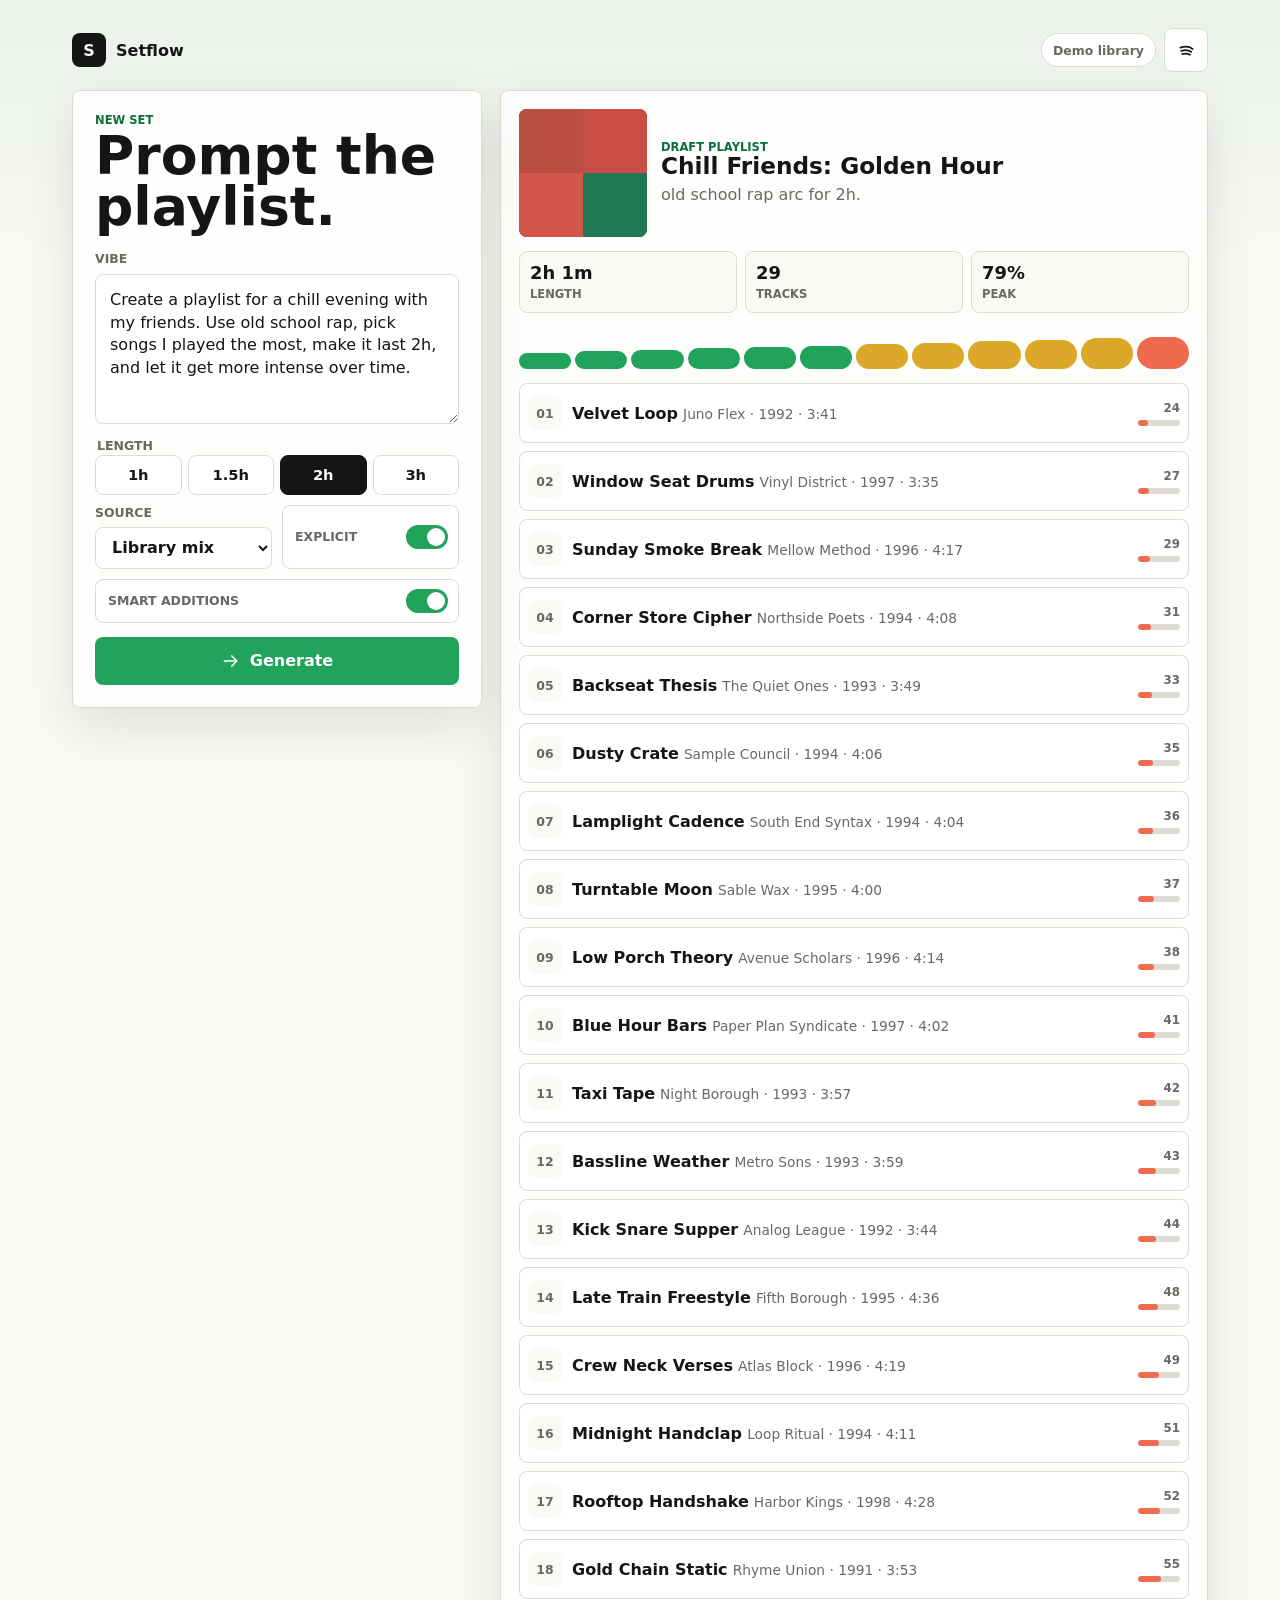
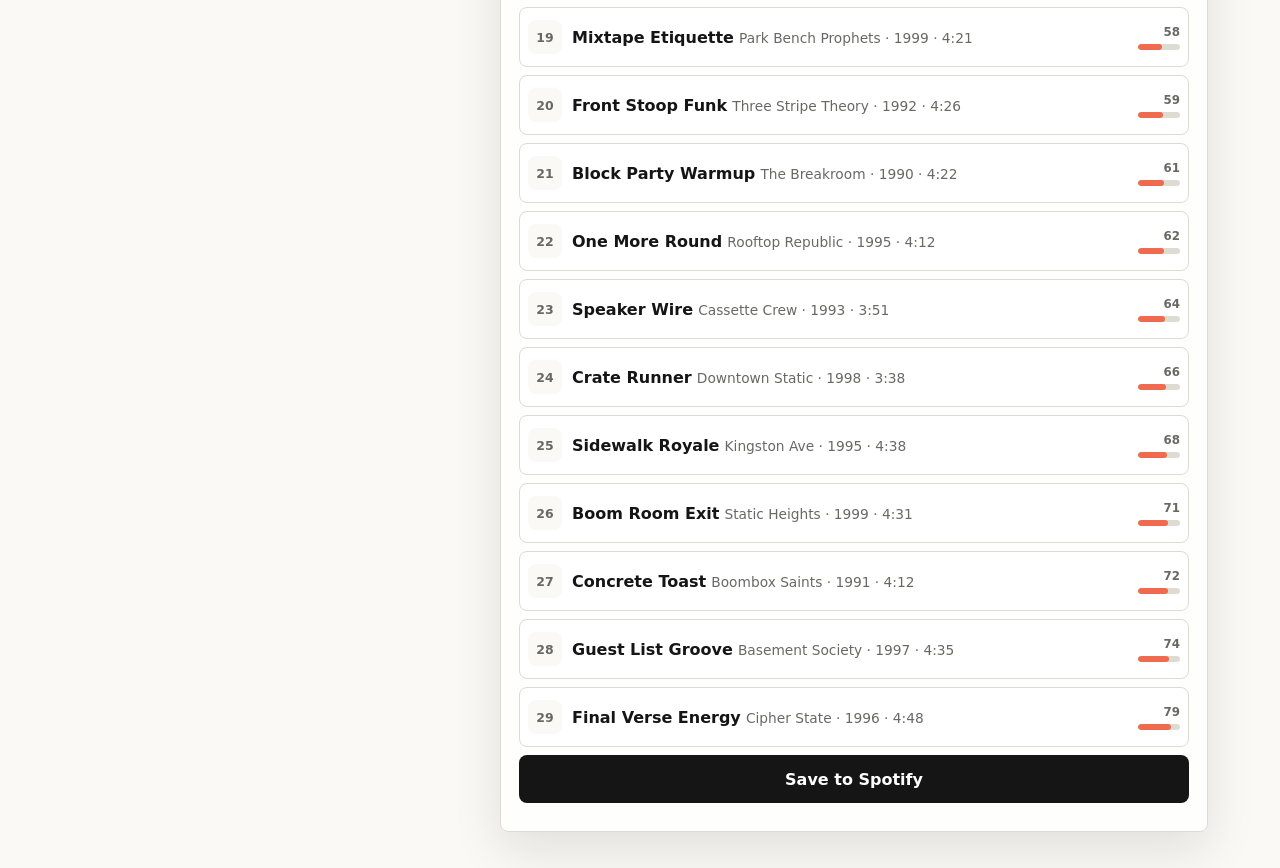
==== index.html @ 3c67c1c7 "Upload Setflow prototype" ====
<!doctype html>
<html lang="en">
  <head>
    <meta charset="utf-8">
    <meta name="viewport" content="width=device-width, initial-scale=1">
    <meta name="theme-color" content="#121212">
    <title>Setflow</title>
    <link rel="manifest" href="manifest.json">
    <link rel="icon" href="icon.svg" type="image/svg+xml">
    <link rel="stylesheet" href="styles.css?v=56">
  </head>
  <body>
    <div class="app-shell">
      <header class="topbar">
        <a class="brand" href="#" aria-label="Setflow home">
          <span class="brand-mark" aria-hidden="true">S</span>
          <span>Setflow</span>
        </a>
        <div class="top-actions">
          <span class="status-pill" id="libraryStatus" data-mode="demo">Demo library</span>
          <button class="icon-button" id="connectButton" type="button" aria-label="Connect Spotify">
            <svg viewBox="0 0 24 24" aria-hidden="true">
              <path d="M6 12.5c4.5-1.5 8.2-1.1 11.4 1" />
              <path d="M7 16c3.5-.9 6.6-.6 9.1.8" />
              <path d="M5 8.8c5.4-1.8 10.4-1.3 14 1.5" />
            </svg>
          </button>
        </div>
      </header>

      <main class="workspace">
        <section class="composer-panel" aria-labelledby="composerTitle">
          <div class="section-head">
            <p class="eyebrow">New set</p>
            <h1 id="composerTitle">Prompt the playlist.</h1>
          </div>

          <form id="playlistForm" class="composer" autocomplete="off">
            <label class="prompt-box" for="promptInput">
              <span class="prompt-label">Vibe</span>
              <textarea id="promptInput" name="prompt" rows="5">Create a playlist for a chill evening with my friends. Use old school rap, pick songs I played the most, make it last 2h, and let it get more intense over time.</textarea>
            </label>

            <div class="control-grid">
              <fieldset class="segmented-control">
                <legend>Length</legend>
                <label>
                  <input type="radio" name="duration" value="60">
                  <span>1h</span>
                </label>
                <label>
                  <input type="radio" name="duration" value="90">
                  <span>1.5h</span>
                </label>
                <label>
                  <input type="radio" name="duration" value="120" checked>
                  <span>2h</span>
                </label>
                <label>
                  <input type="radio" name="duration" value="180">
                  <span>3h</span>
                </label>
              </fieldset>

              <label class="select-control" for="sourceSelect">
                <span>Source</span>
                <select id="sourceSelect" name="source">
                  <option value="all" selected>Library mix</option>
                  <option value="top">Top plays</option>
                  <option value="saved">Liked songs</option>
                  <option value="playlist">Playlists</option>
                  <option value="recent">Recent plays</option>
                </select>
              </label>

              <label class="toggle-control">
                <span>Explicit</span>
                <input id="explicitToggle" name="explicit" type="checkbox" checked>
                <span class="switch" aria-hidden="true"></span>
              </label>

              <label class="toggle-control toggle-control-wide">
                <span>Smart additions</span>
                <input id="expandToggle" name="expandCatalog" type="checkbox" checked>
                <span class="switch" aria-hidden="true"></span>
              </label>
            </div>

            <button class="primary-action" type="submit">
              <svg viewBox="0 0 24 24" aria-hidden="true">
                <path d="M4 12h14" />
                <path d="m13 6 6 6-6 6" />
              </svg>
              Generate
            </button>
          </form>
        </section>

        <section class="playlist-panel" aria-labelledby="playlistTitle">
          <div class="playlist-hero">
            <div class="cover" id="playlistCover" aria-hidden="true">
              <span></span>
              <span></span>
              <span></span>
              <span></span>
            </div>
            <div class="playlist-meta">
              <p class="eyebrow">Draft playlist</p>
              <h2 id="playlistTitle">Chill Friends: Golden Hour</h2>
              <p id="playlistSubtitle">Old school rap arc for a two-hour evening.</p>
            </div>
          </div>

          <div class="stats-grid" aria-label="Playlist stats">
            <div>
              <span id="statDuration">0m</span>
              <small>length</small>
            </div>
            <div>
              <span id="statTracks">0</span>
              <small>tracks</small>
            </div>
            <div>
              <span id="statEnergy">0%</span>
              <small>peak</small>
            </div>
          </div>

          <div class="energy-arc" aria-label="Energy arc">
            <span></span>
            <span></span>
            <span></span>
            <span></span>
            <span></span>
            <span></span>
            <span></span>
            <span></span>
            <span></span>
            <span></span>
            <span></span>
            <span></span>
          </div>

          <ol class="track-list" id="trackList" aria-label="Generated tracks"></ol>

          <div class="action-bar">
            <button class="save-action" id="saveButton" type="button">Save to Spotify</button>
          </div>
        </section>
      </main>

      <div class="toast" id="toast" role="status" aria-live="polite"></div>
    </div>

    <script src="app.js?v=56"></script>
  </body>
</html>
---- styles.css ----
:root {
  color-scheme: light;
  --ink: #151515;
  --muted: #686963;
  --paper: #faf9f5;
  --surface: #ffffff;
  --line: #dedbd2;
  --green: #21a35b;
  --green-dark: #0e6d3a;
  --tomato: #f06a4f;
  --gold: #dca829;
  --blue: #4f77d7;
  --violet: #7858c4;
  --shadow: 0 18px 50px rgba(20, 20, 20, 0.11);
  font-family: Inter, ui-sans-serif, system-ui, -apple-system, BlinkMacSystemFont, "Segoe UI", sans-serif;
}

* {
  box-sizing: border-box;
}

body {
  margin: 0;
  min-height: 100vh;
  background:
    linear-gradient(180deg, rgba(33, 163, 91, 0.08), rgba(250, 249, 245, 0) 260px),
    var(--paper);
  color: var(--ink);
}

button,
textarea,
select {
  font: inherit;
}

button {
  cursor: pointer;
}

.app-shell {
  width: min(100%, 1180px);
  min-height: 100vh;
  margin: 0 auto;
  padding: 18px 14px 28px;
}

.topbar {
  display: flex;
  align-items: center;
  justify-content: space-between;
  gap: 14px;
  min-height: 44px;
  margin-bottom: 18px;
}

.brand {
  display: inline-flex;
  align-items: center;
  gap: 10px;
  color: var(--ink);
  text-decoration: none;
  font-weight: 800;
}

.brand-mark {
  display: grid;
  width: 34px;
  height: 34px;
  place-items: center;
  border-radius: 8px;
  background: var(--ink);
  color: var(--paper);
}

.icon-button {
  display: grid;
  width: 44px;
  height: 44px;
  place-items: center;
  border: 1px solid var(--line);
  border-radius: 8px;
  background: var(--surface);
  color: var(--ink);
}

.top-actions {
  display: inline-flex;
  align-items: center;
  gap: 8px;
  min-width: 0;
}

.status-pill {
  display: inline-flex;
  align-items: center;
  max-width: 152px;
  min-height: 34px;
  border: 1px solid var(--line);
  border-radius: 999px;
  padding: 0 11px;
  background: var(--surface);
  color: var(--muted);
  font-size: 0.78rem;
  font-weight: 850;
  overflow: hidden;
  text-overflow: ellipsis;
  white-space: nowrap;
}

.status-pill[data-mode="connected"] {
  border-color: rgba(33, 163, 91, 0.35);
  background: rgba(33, 163, 91, 0.12);
  color: var(--green-dark);
}

.status-pill[data-mode="loading"] {
  border-color: rgba(220, 168, 41, 0.42);
  background: rgba(220, 168, 41, 0.13);
  color: #84610c;
}

svg {
  width: 21px;
  height: 21px;
  fill: none;
  stroke: currentColor;
  stroke-linecap: round;
  stroke-linejoin: round;
  stroke-width: 2;
}

.workspace {
  display: grid;
  gap: 14px;
}

.composer-panel,
.playlist-panel {
  border: 1px solid var(--line);
  border-radius: 8px;
  background: rgba(255, 255, 255, 0.82);
  box-shadow: var(--shadow);
  overflow: hidden;
}

.composer-panel {
  padding: 18px;
}

.section-head {
  display: grid;
  gap: 4px;
  margin-bottom: 18px;
}

.eyebrow {
  margin: 0;
  color: var(--green-dark);
  font-size: 0.72rem;
  font-weight: 850;
  letter-spacing: 0;
  text-transform: uppercase;
}

h1,
h2,
p {
  margin-top: 0;
}

h1 {
  max-width: 11ch;
  margin-bottom: 0;
  font-size: 2.45rem;
  line-height: 0.95;
  letter-spacing: 0;
}

h2 {
  margin-bottom: 6px;
  font-size: 1.45rem;
  line-height: 1.04;
  letter-spacing: 0;
}

.composer {
  display: grid;
  gap: 14px;
}

.prompt-box {
  display: grid;
  gap: 8px;
}

.prompt-label,
.select-control span,
.toggle-control span:first-child,
legend {
  color: var(--muted);
  font-size: 0.78rem;
  font-weight: 800;
  letter-spacing: 0;
  text-transform: uppercase;
}

textarea {
  width: 100%;
  min-height: 150px;
  resize: vertical;
  border: 1px solid var(--line);
  border-radius: 8px;
  padding: 14px;
  background: var(--surface);
  color: var(--ink);
  line-height: 1.42;
  outline: none;
}

textarea:focus,
select:focus-visible,
button:focus-visible {
  outline: 3px solid rgba(33, 163, 91, 0.22);
  outline-offset: 2px;
}

.control-grid {
  display: grid;
  gap: 10px;
}

.segmented-control {
  display: grid;
  grid-template-columns: repeat(4, 1fr);
  gap: 6px;
  margin: 0;
  border: 0;
  padding: 0;
}

.segmented-control legend {
  grid-column: 1 / -1;
  margin-bottom: 2px;
}

.segmented-control input {
  position: absolute;
  opacity: 0;
}

.segmented-control span {
  display: grid;
  min-height: 40px;
  place-items: center;
  border: 1px solid var(--line);
  border-radius: 8px;
  background: var(--surface);
  font-size: 0.92rem;
  font-weight: 760;
}

.segmented-control input:checked + span {
  border-color: var(--ink);
  background: var(--ink);
  color: var(--paper);
}

.select-control,
.toggle-control {
  display: grid;
  gap: 7px;
  min-width: 0;
}

select {
  width: 100%;
  min-height: 42px;
  border: 1px solid var(--line);
  border-radius: 8px;
  padding: 0 38px 0 12px;
  background: var(--surface);
  color: var(--ink);
  font-weight: 700;
}

.toggle-control {
  grid-template-columns: 1fr auto;
  align-items: center;
  min-height: 42px;
  border: 1px solid var(--line);
  border-radius: 8px;
  padding: 9px 10px 9px 12px;
  background: var(--surface);
}

.toggle-control-wide {
  grid-column: 1 / -1;
}

.toggle-control input {
  position: absolute;
  opacity: 0;
}

.switch {
  position: relative;
  display: block;
  width: 42px;
  height: 24px;
  border-radius: 999px;
  background: #c9c8bf;
}

.switch::after {
  content: "";
  position: absolute;
  top: 3px;
  left: 3px;
  width: 18px;
  height: 18px;
  border-radius: 50%;
  background: var(--surface);
  transition: transform 180ms ease;
}

.toggle-control input:checked + .switch {
  background: var(--green);
}

.toggle-control input:checked + .switch::after {
  transform: translateX(18px);
}

.primary-action,
.save-action {
  display: inline-flex;
  align-items: center;
  justify-content: center;
  gap: 9px;
  min-height: 48px;
  border: 0;
  border-radius: 8px;
  background: var(--green);
  color: #ffffff;
  font-weight: 850;
}

.primary-action:disabled,
.save-action:disabled {
  cursor: wait;
  opacity: 0.72;
}

.primary-action {
  width: 100%;
}

.primary-action svg {
  width: 20px;
  height: 20px;
}

.playlist-panel {
  display: grid;
  padding: 14px;
  gap: 14px;
}

.playlist-hero {
  display: grid;
  grid-template-columns: 96px minmax(0, 1fr);
  gap: 14px;
  align-items: center;
}

.cover {
  display: grid;
  grid-template-columns: repeat(2, 1fr);
  width: 96px;
  height: 96px;
  border-radius: 8px;
  overflow: hidden;
  background: var(--ink);
}

.cover span:nth-child(1) {
  background: var(--green);
}

.cover span:nth-child(2) {
  background: var(--tomato);
}

.cover span:nth-child(3) {
  background: var(--gold);
}

.cover span:nth-child(4) {
  background: var(--blue);
}

.playlist-meta {
  min-width: 0;
}

.playlist-meta p:last-child {
  margin-bottom: 0;
  color: var(--muted);
  line-height: 1.38;
}

.stats-grid {
  display: grid;
  grid-template-columns: repeat(3, 1fr);
  gap: 8px;
}

.stats-grid div {
  min-height: 62px;
  border: 1px solid var(--line);
  border-radius: 8px;
  padding: 10px;
  background: var(--paper);
}

.stats-grid span {
  display: block;
  font-size: 1.12rem;
  font-weight: 900;
}

.stats-grid small {
  color: var(--muted);
  font-size: 0.72rem;
  font-weight: 800;
  text-transform: uppercase;
}

.energy-arc {
  display: grid;
  grid-template-columns: repeat(12, 1fr);
  gap: 4px;
  align-items: end;
  height: 42px;
}

.energy-arc span {
  border-radius: 999px;
  background: var(--line);
  min-height: 8px;
  transition: height 220ms ease, background-color 220ms ease;
}

.track-list {
  display: grid;
  gap: 8px;
  margin: 0;
  padding: 0;
  list-style: none;
}

.track {
  display: grid;
  grid-template-columns: 34px minmax(0, 1fr) auto;
  gap: 10px;
  align-items: center;
  min-height: 60px;
  border: 1px solid var(--line);
  border-radius: 8px;
  padding: 8px;
  background: var(--surface);
}

.track-index {
  display: grid;
  width: 34px;
  height: 34px;
  place-items: center;
  border-radius: 8px;
  background: var(--paper);
  color: var(--muted);
  font-size: 0.78rem;
  font-weight: 900;
}

.track-main {
  min-width: 0;
}

.track-title,
.track-artist {
  overflow: hidden;
  text-overflow: ellipsis;
  white-space: nowrap;
}

.track-title {
  font-weight: 850;
}

.track-artist {
  margin-top: 2px;
  color: var(--muted);
  font-size: 0.86rem;
}

.track-energy {
  display: grid;
  justify-items: end;
  gap: 5px;
  min-width: 46px;
  color: var(--muted);
  font-size: 0.74rem;
  font-weight: 850;
}

.meter {
  width: 42px;
  height: 6px;
  border-radius: 999px;
  background: var(--line);
  overflow: hidden;
}

.meter span {
  display: block;
  height: 100%;
  border-radius: inherit;
  background: var(--tomato);
}

.action-bar {
  position: sticky;
  bottom: 10px;
  display: block;
  padding-top: 4px;
}

.save-action {
  width: 100%;
  background: var(--ink);
}

.toast {
  position: fixed;
  right: 14px;
  bottom: 16px;
  left: 14px;
  z-index: 10;
  display: none;
  min-height: 48px;
  align-items: center;
  justify-content: center;
  border-radius: 8px;
  padding: 10px 14px;
  background: var(--ink);
  color: var(--paper);
  box-shadow: var(--shadow);
  font-weight: 750;
  text-align: center;
}

.toast.is-visible {
  display: flex;
}

.callback-screen {
  display: grid;
  width: min(100%, 460px);
  min-height: 100vh;
  place-content: center;
  gap: 14px;
  margin: 0 auto;
  padding: 28px;
  text-align: center;
}

.callback-screen .brand-mark {
  margin: 0 auto;
}

.callback-screen h1 {
  max-width: none;
  margin: 0;
  font-size: 2.1rem;
}

.callback-screen p {
  color: var(--muted);
}

.is-loading .primary-action {
  background: #8d9089;
}

@media (min-width: 720px) {
  .app-shell {
    padding: 28px 22px 36px;
  }

  .workspace {
    grid-template-columns: minmax(320px, 0.78fr) minmax(390px, 1fr);
    align-items: start;
  }

  .composer-panel {
    position: sticky;
    top: 22px;
    padding: 22px;
  }

  h1 {
    font-size: 3.35rem;
  }

  .control-grid {
    grid-template-columns: 1fr 1fr;
  }

  .segmented-control {
    grid-column: 1 / -1;
  }

  .playlist-panel {
    padding: 18px;
  }

  .playlist-hero {
    grid-template-columns: 128px minmax(0, 1fr);
  }

  .cover {
    width: 128px;
    height: 128px;
  }

  .toast {
    right: 24px;
    left: auto;
    width: min(360px, calc(100% - 48px));
  }
}

@media (min-width: 1040px) {
  .workspace {
    grid-template-columns: 410px minmax(0, 1fr);
    gap: 18px;
  }
}
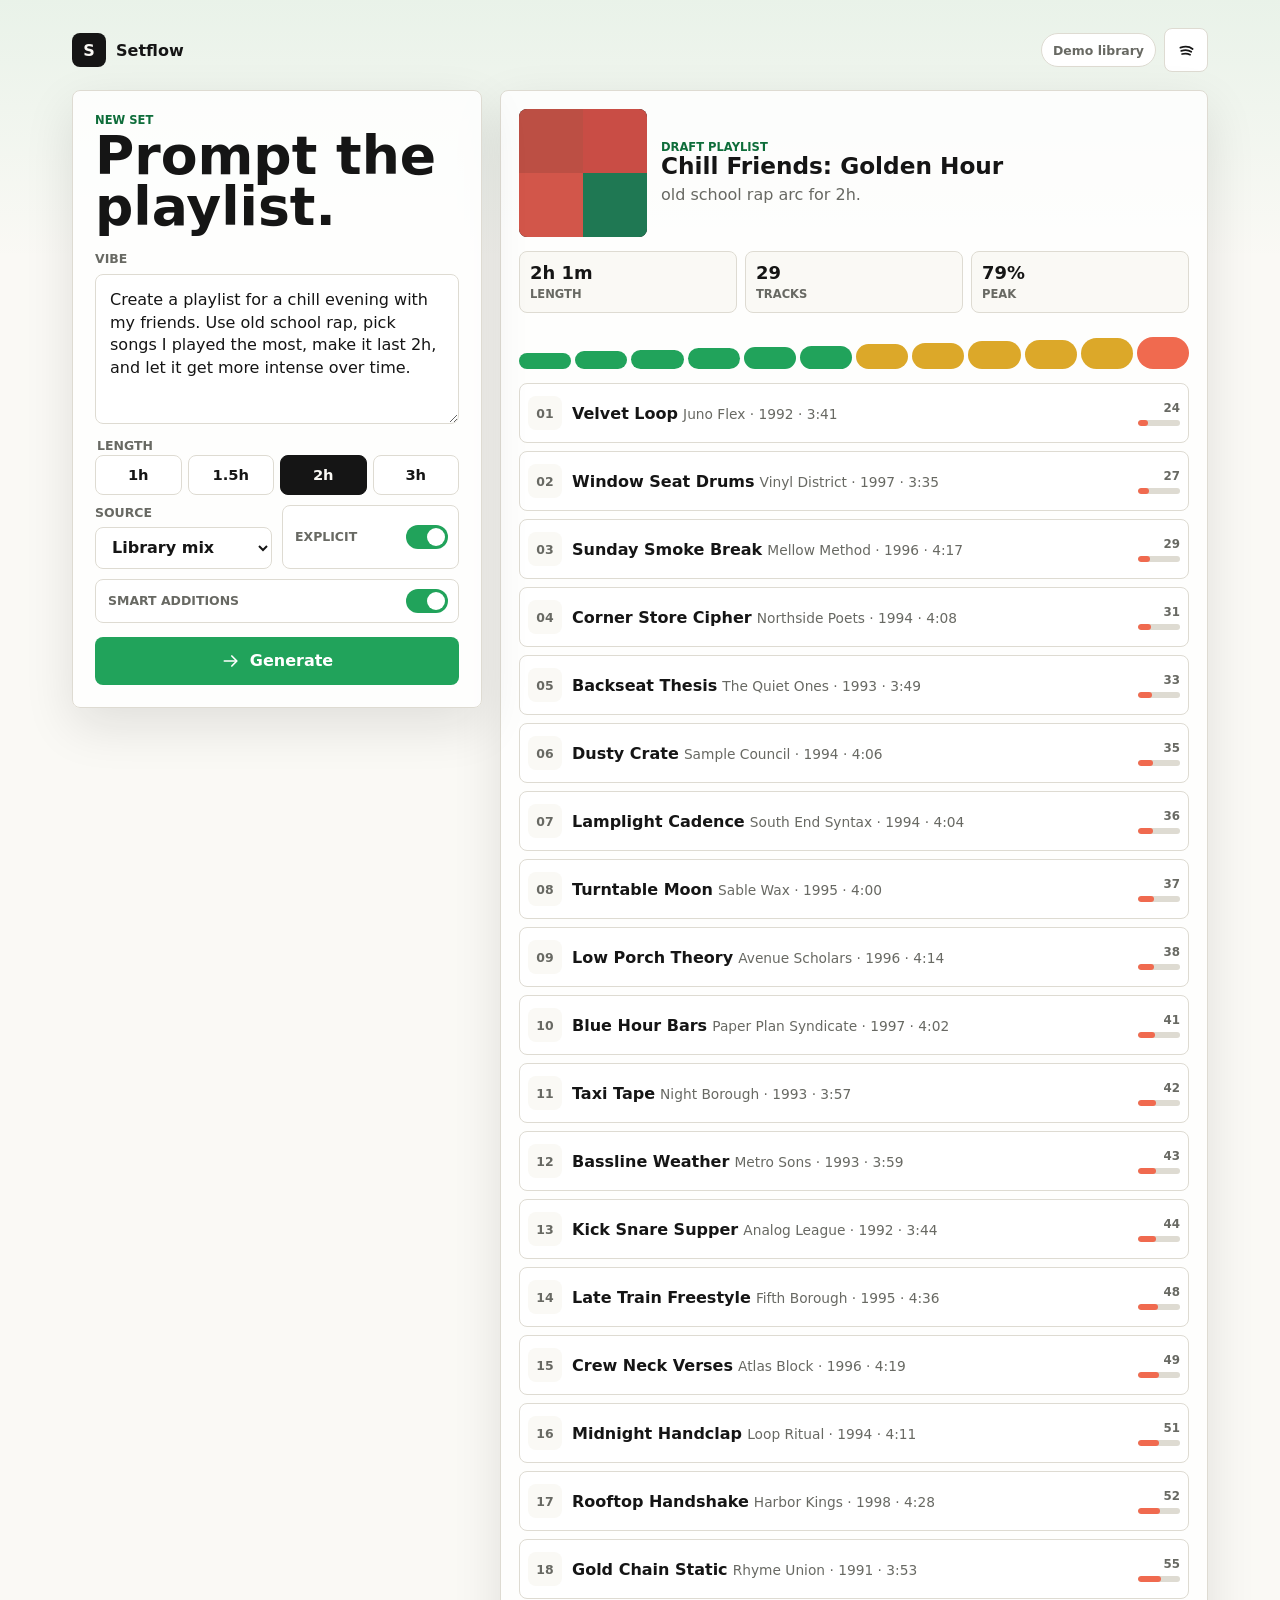
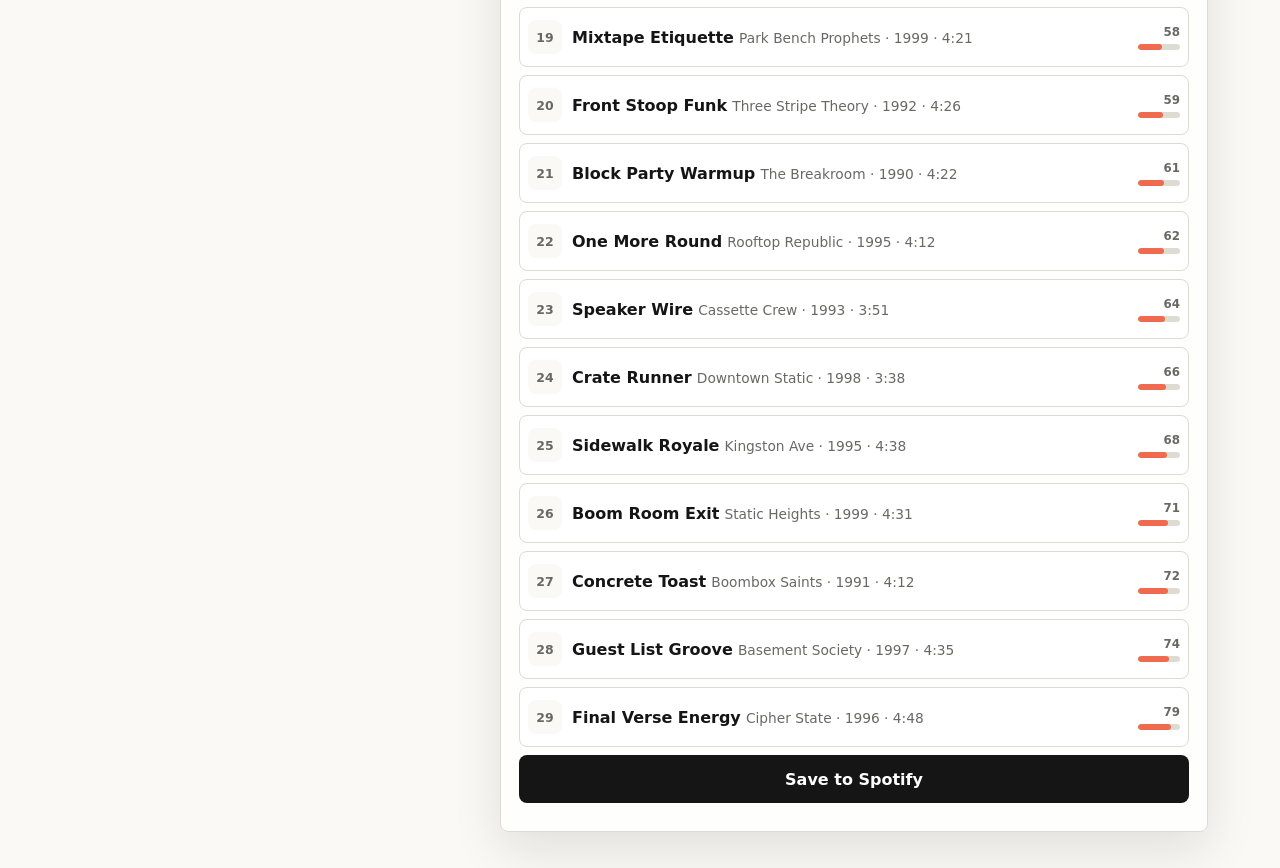
==== commit 71d44f0f: "Fix OAuth, token, and service worker bugs for production readiness - Resolve the Spotify redirect UR" ====
--- a/index.html
+++ b/index.html
@@ -7,7 +7,7 @@
     <title>Setflow</title>
     <link rel="manifest" href="manifest.json">
     <link rel="icon" href="icon.svg" type="image/svg+xml">
-    <link rel="stylesheet" href="styles.css?v=56">
+    <link rel="stylesheet" href="styles.css?v=57">
   </head>
   <body>
     <div class="app-shell">
@@ -145,6 +145,7 @@
 
           <div class="action-bar">
             <button class="save-action" id="saveButton" type="button">Save to Spotify</button>
+            <a class="open-playlist" id="openPlaylist" target="_blank" rel="noopener" hidden>Open last saved playlist</a>
           </div>
         </section>
       </main>
@@ -152,6 +153,6 @@
       <div class="toast" id="toast" role="status" aria-live="polite"></div>
     </div>
 
-    <script src="app.js?v=56"></script>
+    <script src="app.js?v=57"></script>
   </body>
 </html>
--- a/styles.css
+++ b/styles.css
@@ -533,8 +533,33 @@
 .action-bar {
   position: sticky;
   bottom: 10px;
-  display: block;
+  display: grid;
+  gap: 8px;
   padding-top: 4px;
+}
+
+.open-playlist {
+  display: inline-flex;
+  align-items: center;
+  justify-content: center;
+  min-height: 40px;
+  border: 1px solid var(--line);
+  border-radius: 8px;
+  background: var(--surface);
+  color: var(--ink);
+  font-weight: 750;
+  text-decoration: none;
+}
+
+.open-playlist[hidden] {
+  display: none;
+}
+
+.track-empty {
+  grid-template-columns: 1fr;
+  justify-items: center;
+  color: var(--muted);
+  text-align: center;
 }
 
 .save-action {
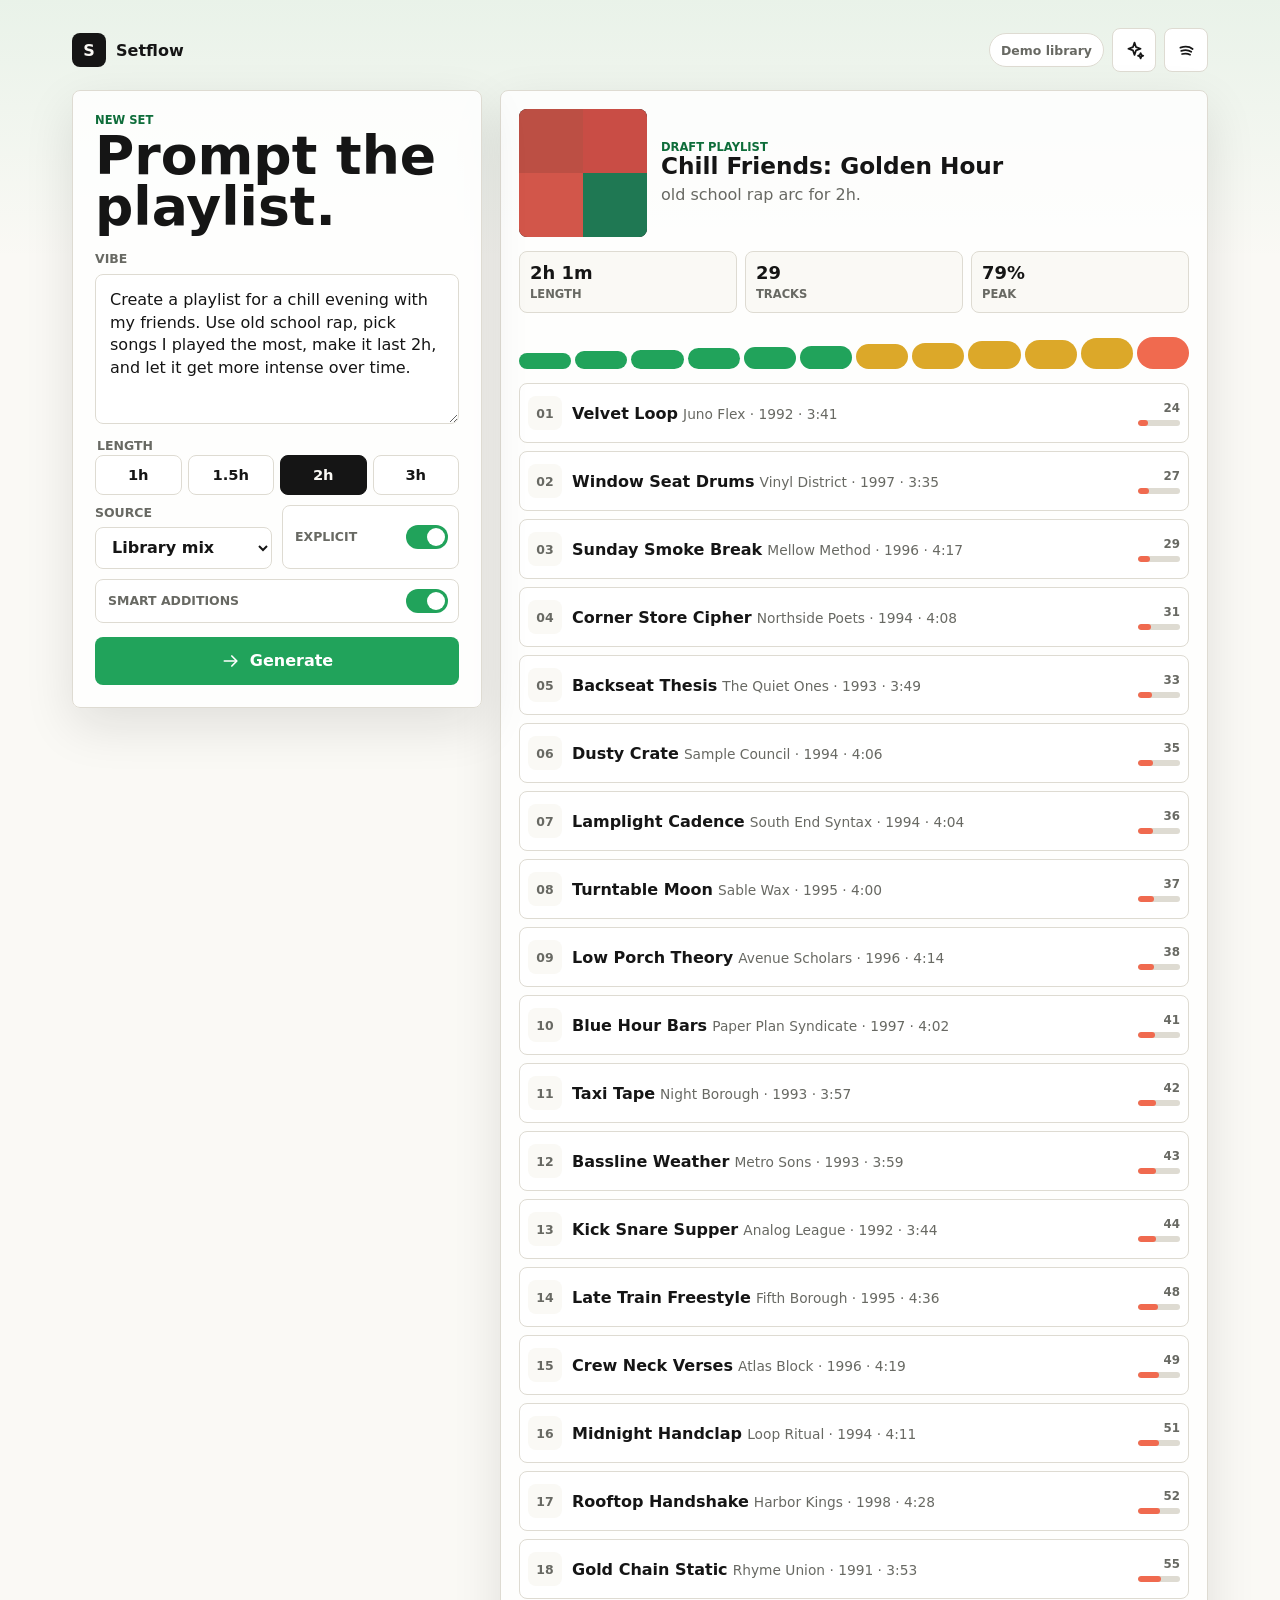
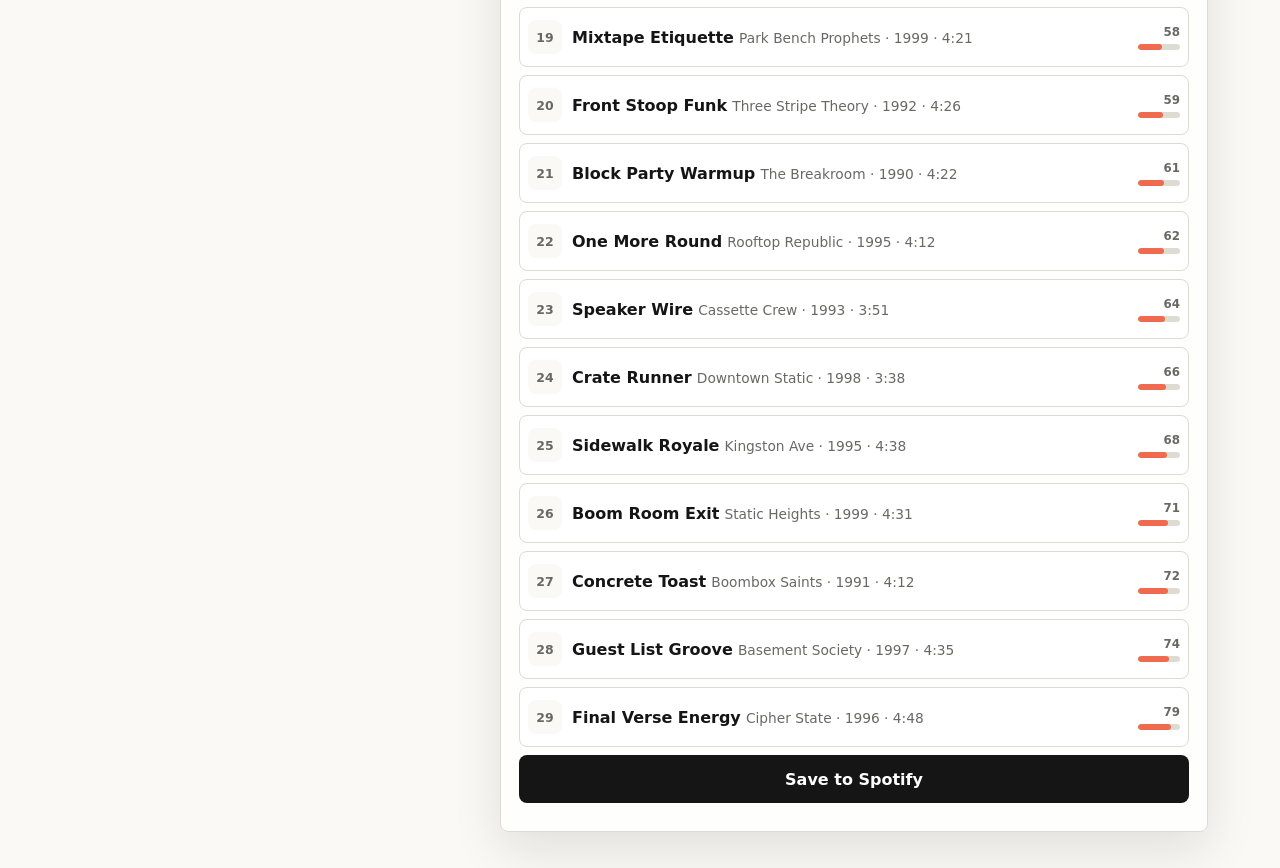
==== commit fcaef1a8: "Add Claude-powered prompt understanding and track curation The regex intent parser only understood p" ====
--- a/index.html
+++ b/index.html
@@ -7,7 +7,7 @@
     <title>Setflow</title>
     <link rel="manifest" href="manifest.json">
     <link rel="icon" href="icon.svg" type="image/svg+xml">
-    <link rel="stylesheet" href="styles.css?v=57">
+    <link rel="stylesheet" href="styles.css?v=58">
   </head>
   <body>
     <div class="app-shell">
@@ -18,6 +18,12 @@
         </a>
         <div class="top-actions">
           <span class="status-pill" id="libraryStatus" data-mode="demo">Demo library</span>
+          <button class="icon-button" id="aiButton" type="button" aria-label="AI settings">
+            <svg viewBox="0 0 24 24" aria-hidden="true">
+              <path d="M12 3l1.8 5.2L19 10l-5.2 1.8L12 17l-1.8-5.2L5 10l5.2-1.8z" />
+              <path d="M19 15l.9 2.1L22 18l-2.1.9L19 21l-.9-2.1L16 18l2.1-.9z" />
+            </svg>
+          </button>
           <button class="icon-button" id="connectButton" type="button" aria-label="Connect Spotify">
             <svg viewBox="0 0 24 24" aria-hidden="true">
               <path d="M6 12.5c4.5-1.5 8.2-1.1 11.4 1" />
@@ -151,8 +157,30 @@
       </main>
 
       <div class="toast" id="toast" role="status" aria-live="polite"></div>
+
+      <dialog class="ai-dialog" id="aiDialog">
+        <form method="dialog" class="ai-dialog-body">
+          <h2>AI prompt understanding</h2>
+          <p>Add your Anthropic API key and Claude will interpret any vibe — not just the built-in ones — and hand-pick the tracks. The key stays in this browser and is only sent to api.anthropic.com. Each generate costs a fraction of a cent.</p>
+          <label class="ai-field">
+            <span>Anthropic API key</span>
+            <input id="aiKeyInput" type="password" placeholder="sk-ant-..." autocomplete="off">
+          </label>
+          <label class="ai-field">
+            <span>Model</span>
+            <select id="aiModelSelect">
+              <option value="claude-opus-4-8" selected>Claude Opus 4.8 — best quality</option>
+              <option value="claude-haiku-4-5">Claude Haiku 4.5 — fastest, cheapest</option>
+            </select>
+          </label>
+          <div class="ai-dialog-actions">
+            <button class="save-action" id="aiSaveButton" type="button">Save</button>
+            <button class="ai-clear" id="aiClearButton" type="button">Disable AI</button>
+          </div>
+        </form>
+      </dialog>
     </div>
 
-    <script src="app.js?v=57"></script>
+    <script src="app.js?v=58"></script>
   </body>
 </html>
--- a/styles.css
+++ b/styles.css
@@ -562,6 +562,70 @@
   text-align: center;
 }
 
+.ai-dialog {
+  width: min(420px, calc(100vw - 32px));
+  border: 1px solid var(--line);
+  border-radius: 12px;
+  padding: 0;
+  background: var(--surface);
+  color: var(--ink);
+  box-shadow: var(--shadow);
+}
+
+.ai-dialog::backdrop {
+  background: rgba(18, 18, 18, 0.45);
+}
+
+.ai-dialog-body {
+  display: grid;
+  gap: 14px;
+  padding: 20px;
+}
+
+.ai-dialog-body h2 {
+  margin: 0;
+  font-size: 1.3rem;
+}
+
+.ai-dialog-body p {
+  margin: 0;
+  color: var(--muted);
+  font-size: 0.88rem;
+}
+
+.ai-field {
+  display: grid;
+  gap: 6px;
+  font-weight: 750;
+  font-size: 0.85rem;
+}
+
+.ai-field input,
+.ai-field select {
+  min-height: 42px;
+  border: 1px solid var(--line);
+  border-radius: 8px;
+  padding: 0 10px;
+  background: var(--paper);
+  color: var(--ink);
+  font: inherit;
+}
+
+.ai-dialog-actions {
+  display: grid;
+  grid-template-columns: 1fr auto;
+  gap: 8px;
+}
+
+.ai-clear {
+  border: 1px solid var(--line);
+  border-radius: 8px;
+  padding: 0 14px;
+  background: var(--surface);
+  color: var(--muted);
+  font-weight: 750;
+}
+
 .save-action {
   width: 100%;
   background: var(--ink);
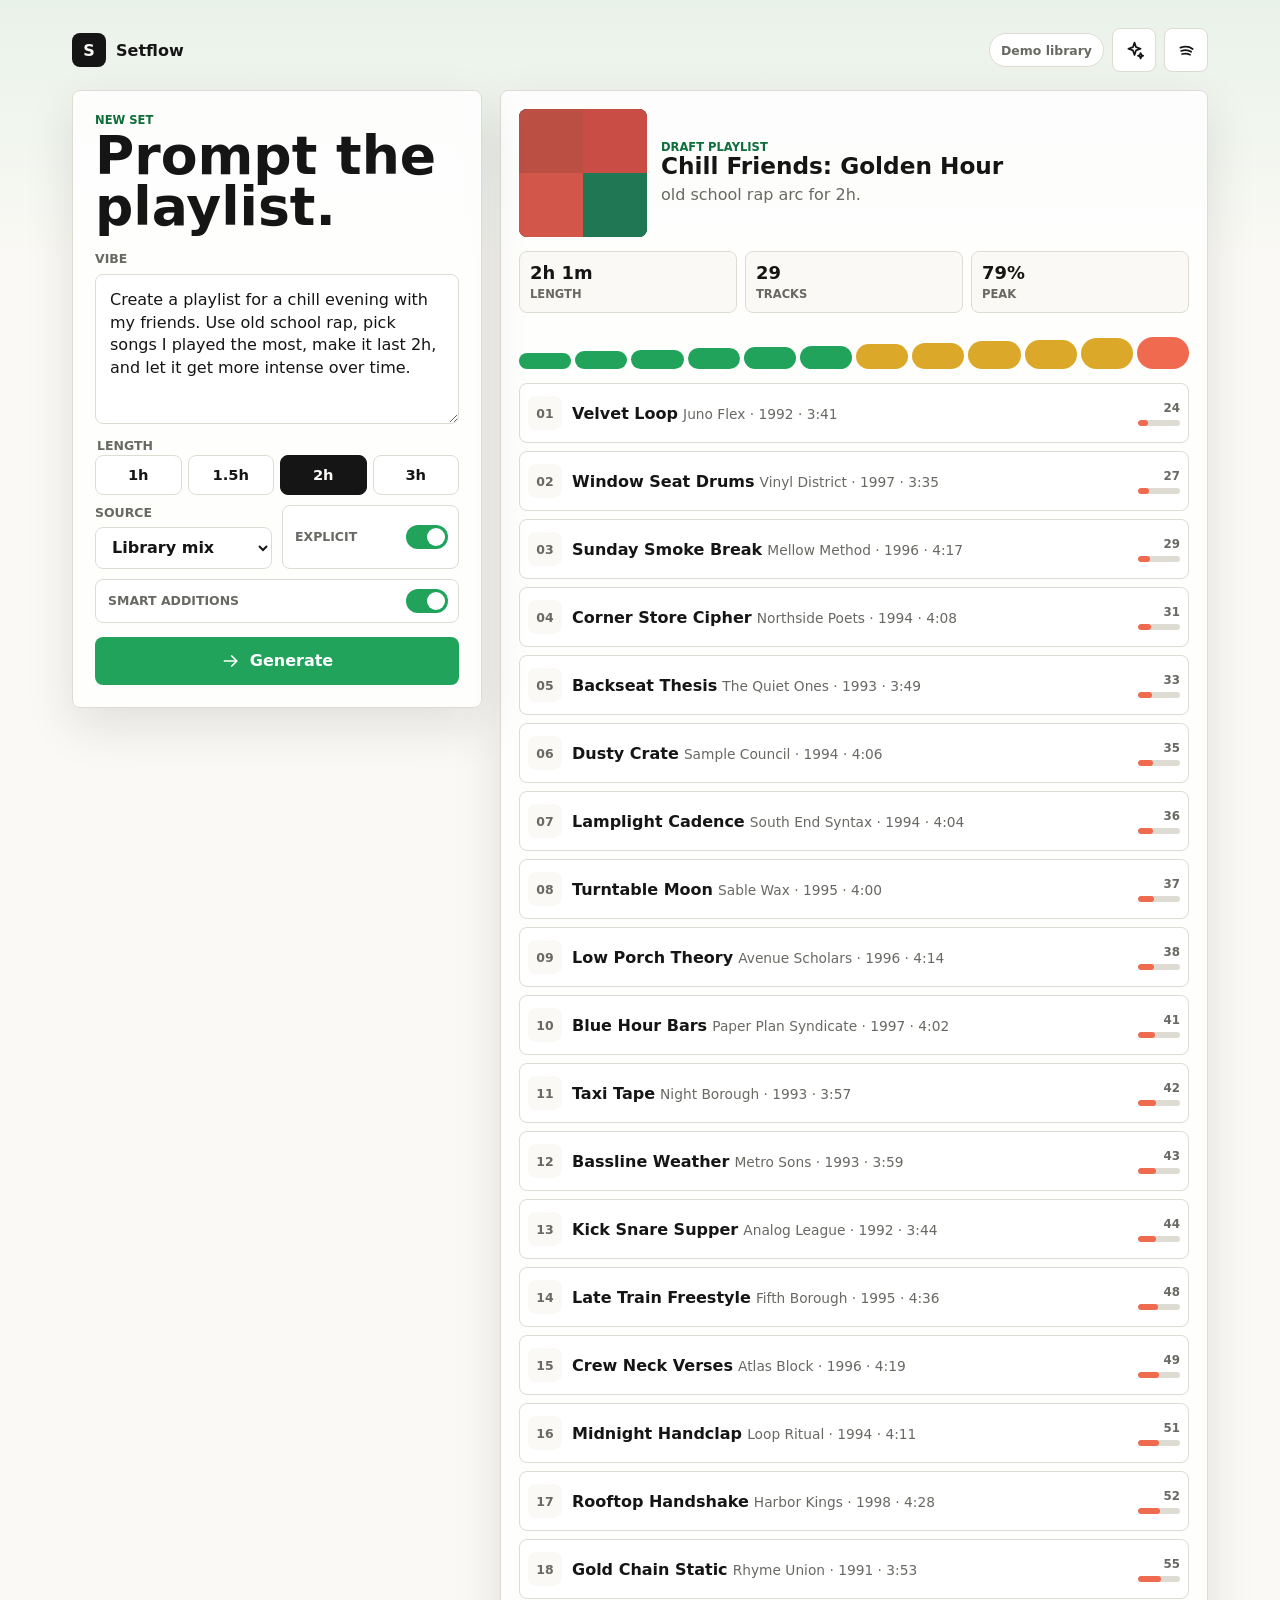
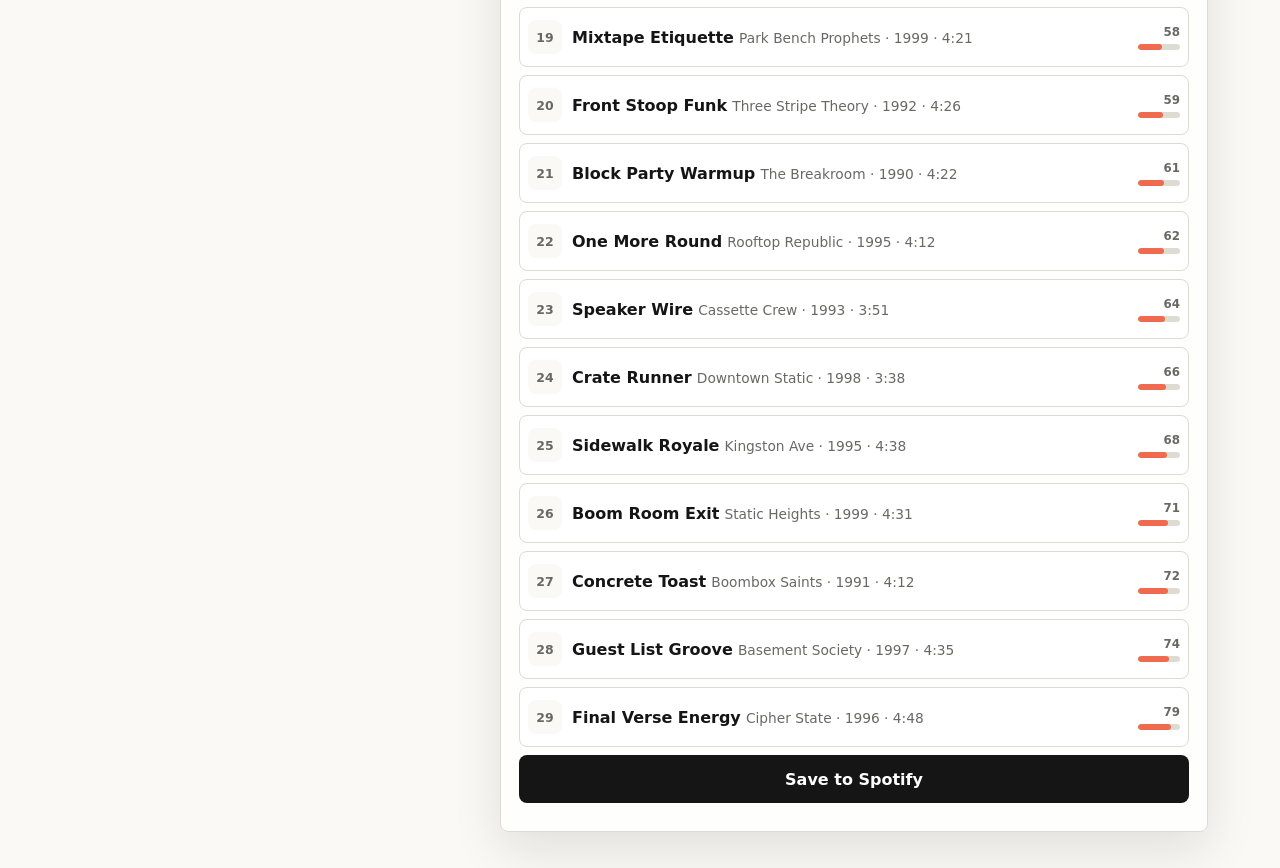
==== commit 24397a45: "Handle workout vibes and unknown prompts in the keyless fallback "playlist for fighter gym" matched " ====
--- a/index.html
+++ b/index.html
@@ -7,7 +7,7 @@
     <title>Setflow</title>
     <link rel="manifest" href="manifest.json">
     <link rel="icon" href="icon.svg" type="image/svg+xml">
-    <link rel="stylesheet" href="styles.css?v=58">
+    <link rel="stylesheet" href="styles.css?v=59">
   </head>
   <body>
     <div class="app-shell">
@@ -181,6 +181,6 @@
       </dialog>
     </div>
 
-    <script src="app.js?v=58"></script>
+    <script src="app.js?v=59"></script>
   </body>
 </html>
